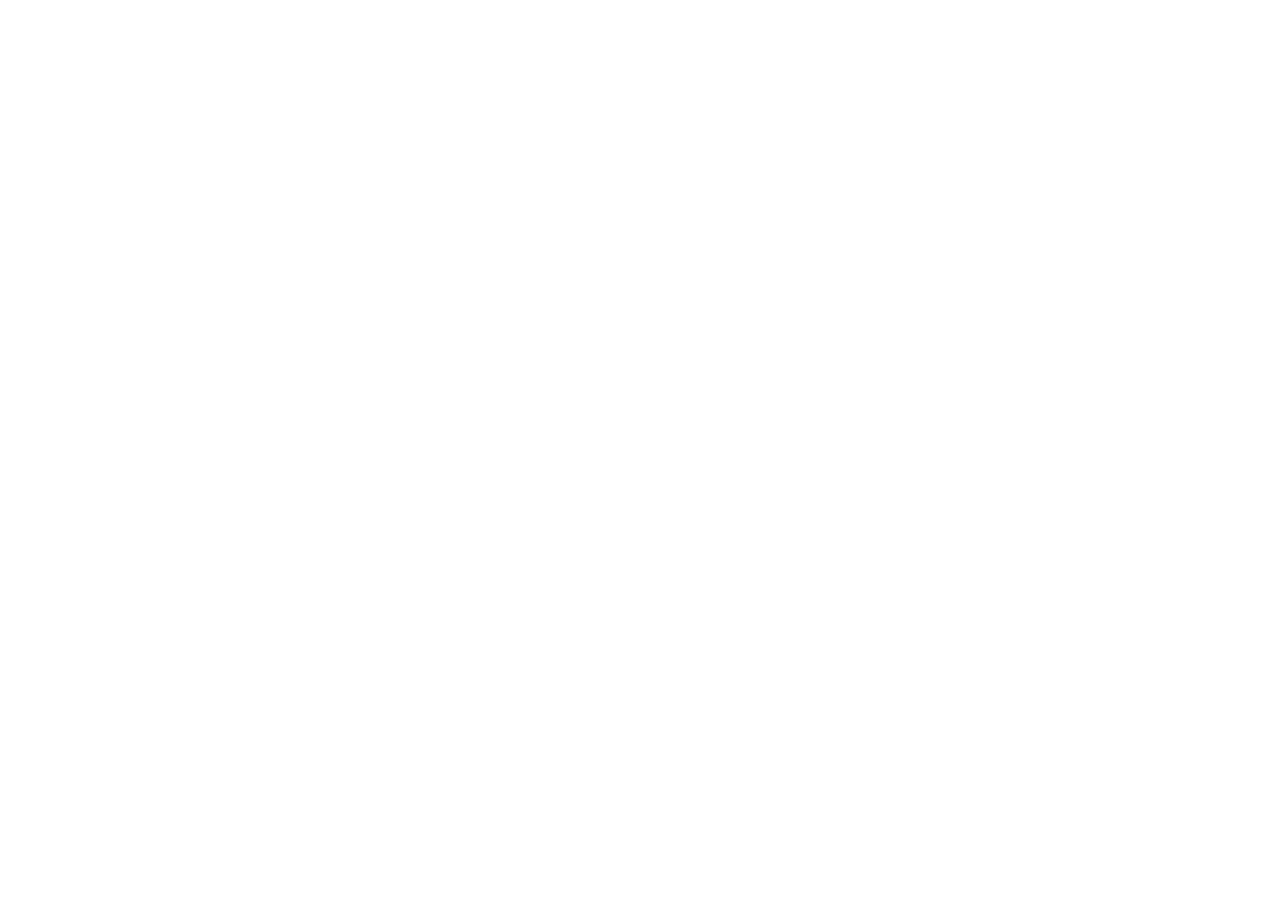
==== pages/home.html @ aa38b715 "estilando botones ingresar/registrarse y otros" ====
<!DOCTYPE html>
<html lang="en">
<head>
    <meta charset="UTF-8">
    <meta http-equiv="X-UA-Compatible" content="IE=edge">
    <meta name="viewport" content="width=device-width, initial-scale=1.0">
    <title>Home - Recetas Facilitas</title>
</head>
<body>
    <header>

    </header>
    <main>

    </main>
    <footer>

    </footer>    
</body>
</html>
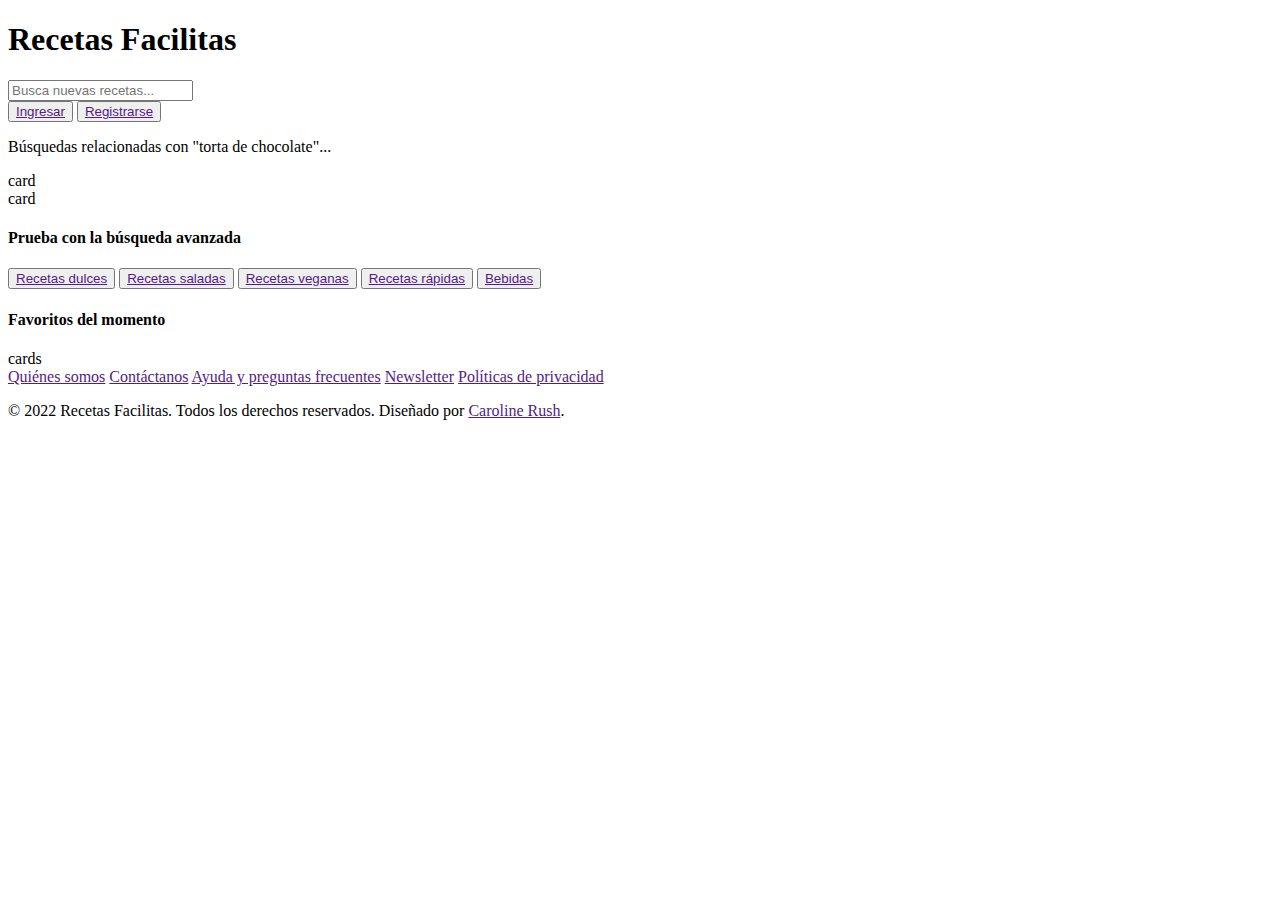
==== commit 03378b1d: "el html del home" ====
--- a/pages/home.html
+++ b/pages/home.html
@@ -4,17 +4,75 @@
     <meta charset="UTF-8">
     <meta http-equiv="X-UA-Compatible" content="IE=edge">
     <meta name="viewport" content="width=device-width, initial-scale=1.0">
+    <link rel="stylesheet" href="">
+    <link rel="preconnect" href="https://fonts.googleapis.com">
+    <link rel="preconnect" href="https://fonts.gstatic.com" crossorigin>
+    <link href="https://fonts.googleapis.com/css2?family=Nunito&family=Tangerine&display=swap" rel="stylesheet">
     <title>Home - Recetas Facilitas</title>
 </head>
 <body>
     <header>
-
+        <nav>
+            <section>
+                <h1>Recetas Facilitas</h1>
+                <input type="text" placeholder="Busca nuevas recetas...">
+            </section>
+            <section>
+                <button class="button__ingresar"><a href="">Ingresar</a></button>
+                <button class="button__registrarse"><a href="">Registrarse</a></button>
+            </section>
+        </nav>
     </header>
     <main>
-
+        <article>
+            <section>
+                <p>Búsquedas relacionadas con "torta de chocolate"...</p>
+            </section>
+            <section>
+                <div>
+                    card
+                </div>
+                <div>
+                    card
+                </div>
+            </section>
+        </article>
+        <aside>
+            <article>
+                <section>
+                    <div>
+                        <h4>Prueba con la búsqueda avanzada</h4>
+                    </div>
+                    <div>
+                        <button><a href="">Recetas dulces</a></button>
+                        <button><a href="">Recetas saladas</a></button>
+                        <button><a href="">Recetas veganas</a></button>
+                        <button><a href="">Recetas rápidas</a></button>
+                        <button><a href="">Bebidas</a></button>
+                    </div>
+                </section>
+                <section>
+                    <div>
+                        <h4>Favoritos del momento</h4>
+                    </div>
+                    <div>
+                        cards
+                    </div>
+                </section>
+            </article>
+        </aside>
     </main>
     <footer>
-
+        <section class="keywords">
+            <a href="">Quiénes somos</a>
+            <a href="">Contáctanos</a>
+            <a href="">Ayuda y preguntas frecuentes</a>
+            <a href="">Newsletter</a>
+            <a href="">Políticas de privacidad</a>
+        </section>
+        <section class="copy">
+            <p>&copy 2022 Recetas Facilitas. Todos los derechos reservados. Diseñado por <a href="">Caroline Rush</a>.</p>
+        </section>
     </footer>    
 </body>
 </html>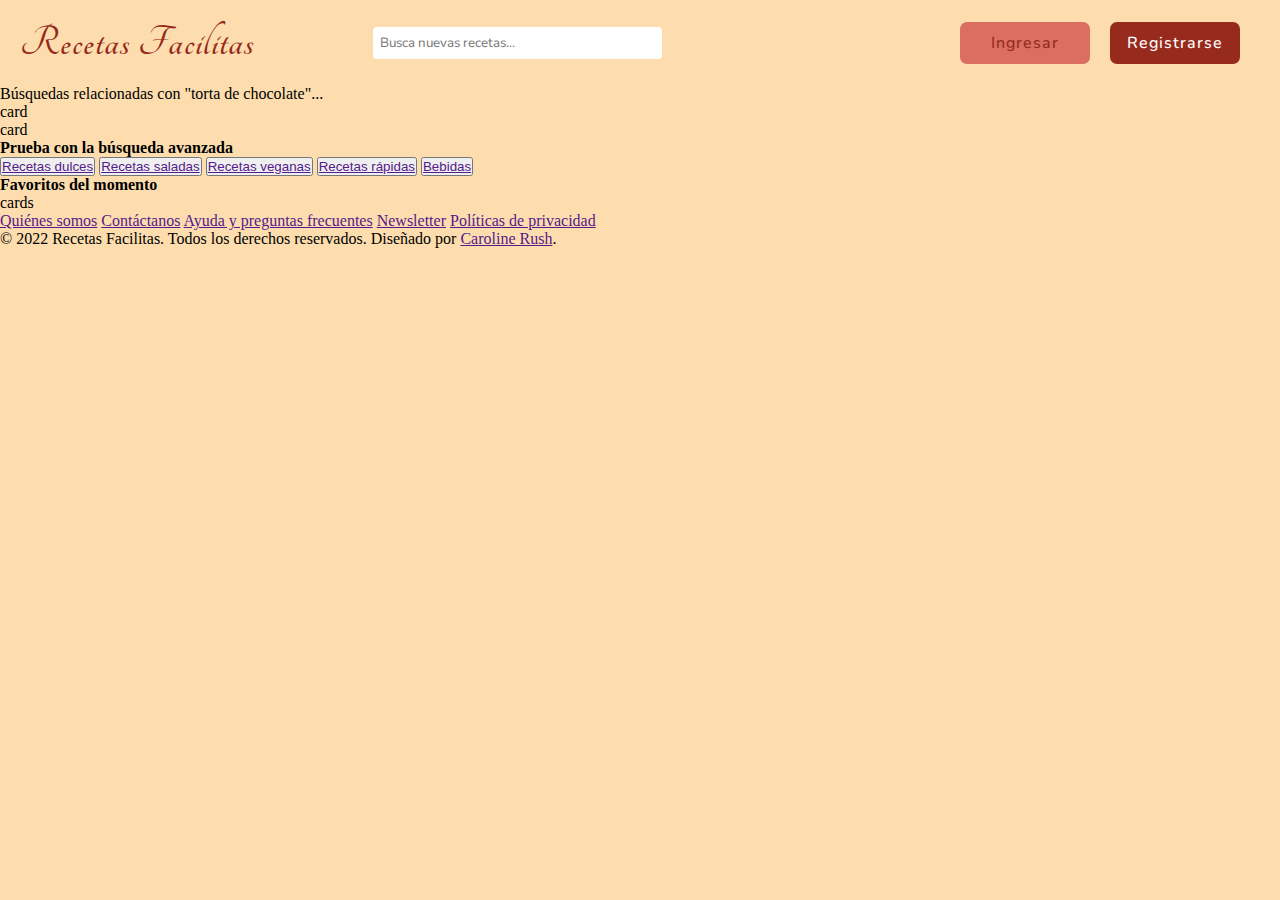
==== commit b8f86a9d: "estilando el header" ====
--- a/pages/home.html
+++ b/pages/home.html
@@ -4,7 +4,7 @@
     <meta charset="UTF-8">
     <meta http-equiv="X-UA-Compatible" content="IE=edge">
     <meta name="viewport" content="width=device-width, initial-scale=1.0">
-    <link rel="stylesheet" href="">
+    <link rel="stylesheet" href="/css/home.css">
     <link rel="preconnect" href="https://fonts.googleapis.com">
     <link rel="preconnect" href="https://fonts.gstatic.com" crossorigin>
     <link href="https://fonts.googleapis.com/css2?family=Nunito&family=Tangerine&display=swap" rel="stylesheet">
@@ -13,11 +13,11 @@
 <body>
     <header>
         <nav>
-            <section>
+            <section class="nav__busqueda">
                 <h1>Recetas Facilitas</h1>
                 <input type="text" placeholder="Busca nuevas recetas...">
             </section>
-            <section>
+            <section class="nav__buttons">
                 <button class="button__ingresar"><a href="">Ingresar</a></button>
                 <button class="button__registrarse"><a href="">Registrarse</a></button>
             </section>
--- a/css/home.css
+++ b/css/home.css
@@ -0,0 +1,102 @@
+*{
+    margin: 0;
+    padding: 0;
+}
+
+body {
+    background-color: #fdddae;
+}
+
+/* HEADER */
+
+nav {
+    display: flex;
+    height: 85px;
+    justify-content: space-between;
+}
+
+.nav__busqueda {
+    display: flex;
+    width: 55%;
+    justify-content: space-between;
+    padding: 10px;
+    align-items: center;
+}
+
+.nav__busqueda h1 {
+    padding: 10px;
+    align-self: center;
+    color: #962a1c;
+    font-weight: 700;
+    font-size: 2.8em;
+    letter-spacing: 1px;
+    font-family: 'Tangerine', cursive;
+}
+
+.nav__busqueda input {
+    border-radius: 4px;
+    border: none;
+    outline: none;
+    width: 275px;
+    padding: 7px;
+    margin-right: 30px;
+    font-family: 'Nunito', sans-serif;
+}
+
+.nav__buttons {
+    display: flex;
+    width: 45%;
+    justify-content: flex-end;
+    padding: 10px;
+    align-items: center;
+}
+
+.button__ingresar {
+    margin: 20px 10px 20px 20px;
+    background-color: #da6e60;
+    padding: 10px;
+    border-radius: 7px;
+    border: none;
+    width: 130px;
+    font-weight: 500;
+    font-size: medium;
+    letter-spacing: 1px;
+    font-family: 'Nunito', sans-serif;
+}
+
+.button__ingresar a {
+    color: #962a1c;
+    text-decoration: none;
+    background-image: linear-gradient(#da6e60, #962a1c);
+    background-position: 0% 100%;
+    background-repeat: no-repeat;
+    background-size: 0% 2px;
+    transition: background-size .3s;
+}
+
+.button__registrarse {
+    margin: 20px 30px 20px 10px;
+    background-color: #962a1c;
+    padding: 10px;
+    border-radius: 7px;
+    border: none;
+    width: 130px;
+    font-weight: 500;
+    font-size: medium;
+    letter-spacing: 1px;
+    font-family: 'Nunito', sans-serif;
+}
+
+.button__registrarse a {
+    color: #fff;
+    text-decoration: none;
+    background-image: linear-gradient(#962a1c, #fff);
+    background-position: 0% 100%;
+    background-repeat: no-repeat;
+    background-size: 0% 2px;
+    transition: background-size .3s;
+}
+
+a:hover, a:focus {
+    background-size: 100% 2px;
+}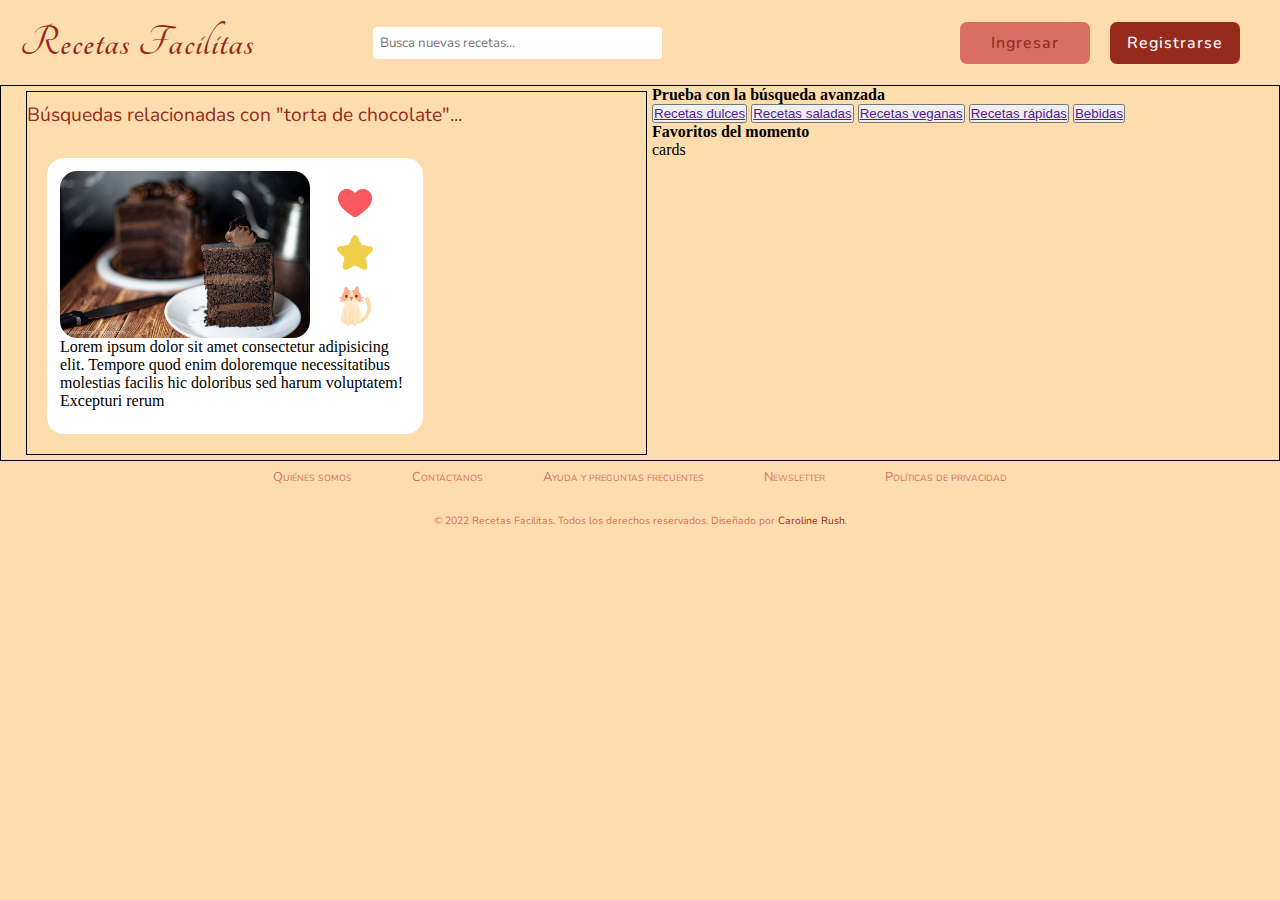
==== commit 34e3c3d1: "estilando las cards" ====
--- a/pages/home.html
+++ b/pages/home.html
@@ -24,20 +24,32 @@
         </nav>
     </header>
     <main>
-        <article>
-            <section>
+        <article class="article__principal">
+            <section class="principal__section1">
                 <p>Búsquedas relacionadas con "torta de chocolate"...</p>
             </section>
-            <section>
-                <div>
-                    card
+            <section class="principal__section2">
+                <div class="card1">
+                    <div class="images-icons">
+                        <img src="/img/torta-chocolate.jpg" alt="torta de chocolate">
+                        <div class="card__icons">
+                            <img src="/img/heart.png" alt="ícono de corazón">
+                            <img src="/img/star.png" alt="ícono de estrella">
+                            <img src="/img/cat.png" alt="avatar de gato">
+                        </div>
+                    </div>
+                    <div>
+                        <p>Lorem ipsum dolor sit amet consectetur adipisicing elit. 
+                        Tempore quod enim doloremque necessitatibus molestias facilis 
+                        hic doloribus sed harum voluptatem! Excepturi rerum </p>
+                    </div>
                 </div>
-                <div>
-                    card
+                <div class="card2">
+                    
                 </div>
             </section>
         </article>
-        <aside>
+        <aside class="aside">
             <article>
                 <section>
                     <div>
--- a/css/home.css
+++ b/css/home.css
@@ -99,4 +99,109 @@
 
 a:hover, a:focus {
     background-size: 100% 2px;
+}
+
+/* MAIN --> ARTICLE */
+
+main {
+    display: flex;
+    padding: 0 20px 0;
+    border: solid black 1px;
+}
+
+.article__principal {
+    width: 50%;
+    border: solid black 1px;
+    margin: 5px;
+    display: flex;
+    flex-direction: column;
+}
+
+.principal__section1 p {
+    margin: 10px 0;
+    font-size: 1.2em;
+    color: #962a1c;
+    font-family: 'Nunito', sans-serif;
+}
+
+.principal__section2 {
+    display: flex;
+    flex-direction: column;
+}
+
+.card1 {
+    background-color: #fff;
+    height: 250px;
+    width: 350px;
+    margin: 20px;
+    border-radius: 17px;
+    padding: 13px;
+}
+
+.images-icons {
+    display: flex;
+    /* justify-content: space-around; */
+}
+
+.images-icons img {
+    width: 250px;
+    border-radius: 17px;
+}
+
+.card__icons {
+    display: flex;
+    flex-direction: column;
+    justify-content: space-evenly;
+    margin-left: 25px;
+    
+}
+
+.card__icons img {
+    width: 40px;
+}
+
+/* MAIN --> ASIDE */
+
+
+
+
+/* FOOTER */
+
+.keywords {
+    display: flex;
+    justify-content: center;
+}
+
+.keywords a {
+    margin: 7px 30px;
+    font-size: 0.8em;
+    font-family: 'Nunito', sans-serif;
+    text-decoration: none;
+    color: #da6e60;
+    font-variant: small-caps;
+}
+
+.keywords a:hover {
+    color: #962a1c;
+}
+
+.copy {
+    display: flex;
+    justify-content: center;
+    margin: 20px 0 5px;
+}
+
+.copy p {
+    font-family: 'Nunito', sans-serif;
+    color: #da6e60;
+    font-size: 0.65em;
+}
+
+.copy p a {
+    text-decoration: none;
+    color: #962a1c;
+}
+
+.copy p a:hover {
+    text-decoration: underline ;
 }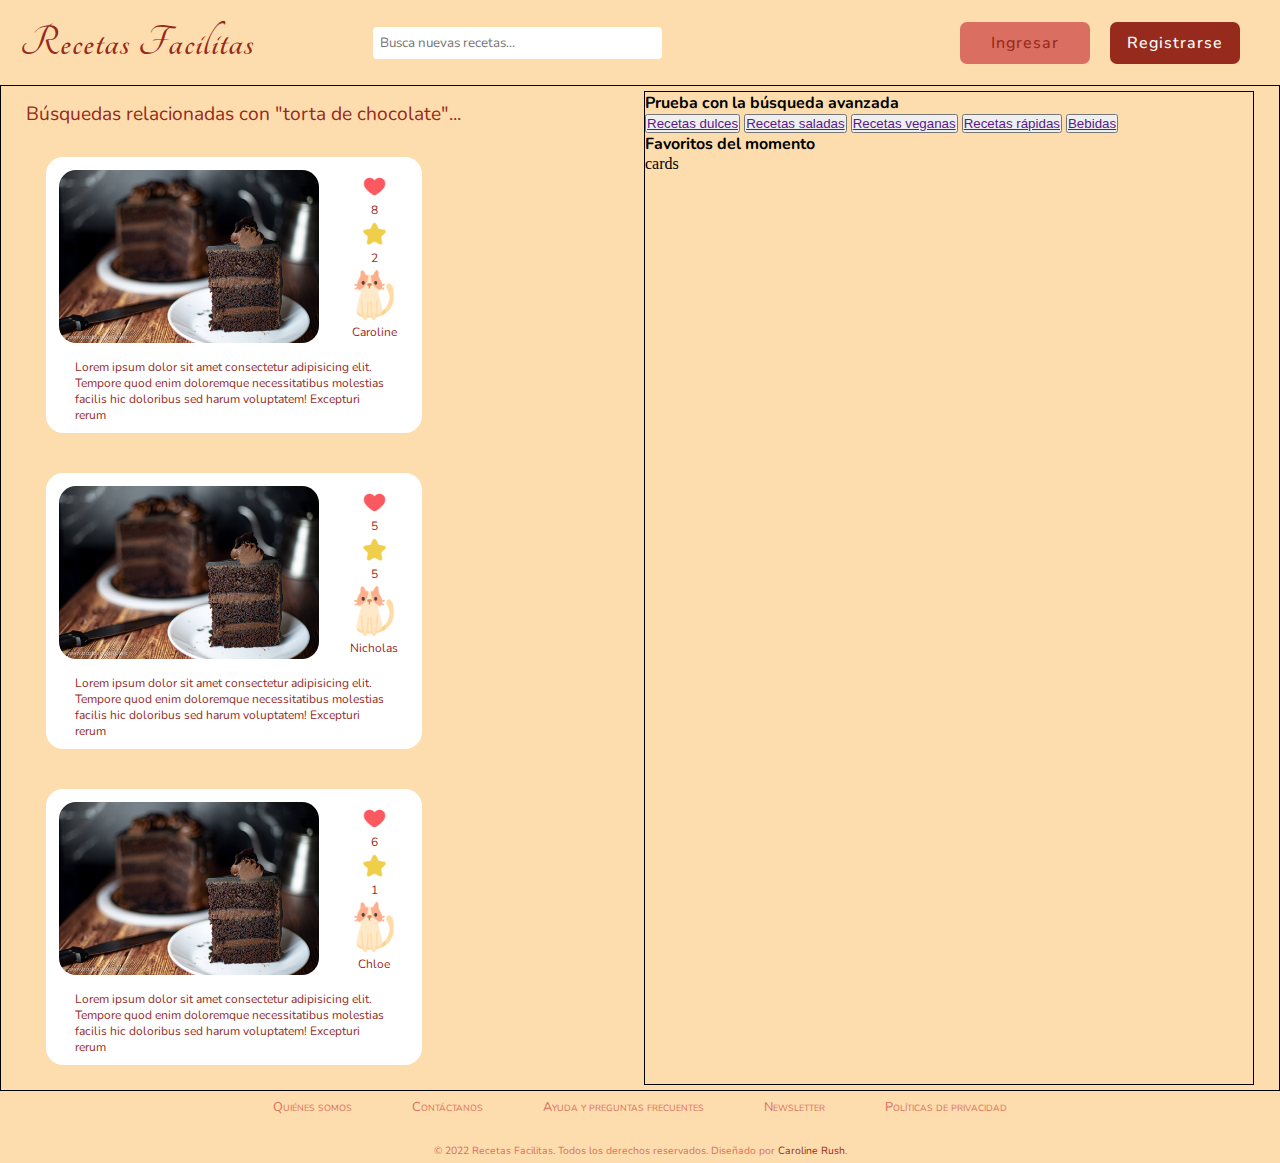
==== commit 62c12af2: "terminé de estilar el main" ====
--- a/pages/home.html
+++ b/pages/home.html
@@ -14,7 +14,7 @@
     <header>
         <nav>
             <section class="nav__busqueda">
-                <h1>Recetas Facilitas</h1>
+                <h1><a href="/index.html">Recetas Facilitas</a></h1>
                 <input type="text" placeholder="Busca nuevas recetas...">
             </section>
             <section class="nav__buttons">
@@ -34,25 +34,61 @@
                         <img src="/img/torta-chocolate.jpg" alt="torta de chocolate">
                         <div class="card__icons">
                             <img src="/img/heart.png" alt="ícono de corazón">
+                            <p>8</p>
                             <img src="/img/star.png" alt="ícono de estrella">
-                            <img src="/img/cat.png" alt="avatar de gato">
+                            <p>2</p>
+                            <img id="card__icons--user" src="/img/cat.png" alt="avatar de gato">
+                            <p>Caroline</p>
                         </div>
                     </div>
-                    <div>
+                    <div class="card__text">
                         <p>Lorem ipsum dolor sit amet consectetur adipisicing elit. 
                         Tempore quod enim doloremque necessitatibus molestias facilis 
                         hic doloribus sed harum voluptatem! Excepturi rerum </p>
                     </div>
                 </div>
                 <div class="card2">
-                    
+                    <div class="images-icons">
+                        <img src="/img/torta-chocolate.jpg" alt="torta de chocolate">
+                        <div class="card__icons">
+                            <img src="/img/heart.png" alt="ícono de corazón">
+                            <p>5</p>
+                            <img src="/img/star.png" alt="ícono de estrella">
+                            <p>5</p>
+                            <img id="card__icons--user" src="/img/cat.png" alt="avatar de gato">
+                            <p>Nicholas</p>
+                        </div>
+                    </div>
+                    <div class="card__text">
+                        <p>Lorem ipsum dolor sit amet consectetur adipisicing elit. 
+                        Tempore quod enim doloremque necessitatibus molestias facilis 
+                        hic doloribus sed harum voluptatem! Excepturi rerum </p>
+                    </div>
+                </div>
+                <div class="card3">
+                    <div class="images-icons">
+                        <img src="/img/torta-chocolate.jpg" alt="torta de chocolate">
+                        <div class="card__icons">
+                            <img src="/img/heart.png" alt="ícono de corazón">
+                            <p>6</p>
+                            <img src="/img/star.png" alt="ícono de estrella">
+                            <p>1</p>
+                            <img id="card__icons--user" src="/img/cat.png" alt="avatar de gato">
+                            <p>Chloe</p>
+                        </div>
+                    </div>
+                    <div class="card__text">
+                        <p>Lorem ipsum dolor sit amet consectetur adipisicing elit. 
+                        Tempore quod enim doloremque necessitatibus molestias facilis 
+                        hic doloribus sed harum voluptatem! Excepturi rerum </p>
+                    </div>
                 </div>
             </section>
         </article>
         <aside class="aside">
             <article>
                 <section>
-                    <div>
+                    <div class="aside__text">
                         <h4>Prueba con la búsqueda avanzada</h4>
                     </div>
                     <div>
@@ -64,7 +100,7 @@
                     </div>
                 </section>
                 <section>
-                    <div>
+                    <div class="aside__text">
                         <h4>Favoritos del momento</h4>
                     </div>
                     <div>
--- a/css/home.css
+++ b/css/home.css
@@ -26,11 +26,15 @@
 .nav__busqueda h1 {
     padding: 10px;
     align-self: center;
-    color: #962a1c;
     font-weight: 700;
     font-size: 2.8em;
     letter-spacing: 1px;
     font-family: 'Tangerine', cursive;
+}
+
+.nav__busqueda h1 a {
+    text-decoration: none;
+    color: #962a1c;
 }
 
 .nav__busqueda input {
@@ -111,7 +115,6 @@
 
 .article__principal {
     width: 50%;
-    border: solid black 1px;
     margin: 5px;
     display: flex;
     flex-direction: column;
@@ -144,7 +147,7 @@
 }
 
 .images-icons img {
-    width: 250px;
+    width: 260px;
     border-radius: 17px;
 }
 
@@ -152,18 +155,64 @@
     display: flex;
     flex-direction: column;
     justify-content: space-evenly;
+    align-items: center;
     margin-left: 25px;
-    
+    width: 60px;
 }
 
 .card__icons img {
-    width: 40px;
+    width: 25px;
+}
+
+.card__icons p {
+    font-family: 'Nunito', sans-serif;
+    font-size: 12px;
+    color: #962a1c;
+}
+
+#card__icons--user {
+    width: 50px;
+}
+
+.card__text {
+    margin: 9px;
+    padding: 7px;
+    font-size: 12px;
+    font-family: 'Nunito', sans-serif;
+    color: #962a1c;
+}
+
+.card2 {
+    background-color: #fff;
+    height: 250px;
+    width: 350px;
+    margin: 20px;
+    border-radius: 17px;
+    padding: 13px;
+}
+
+.card3 {
+    background-color: #fff;
+    height: 250px;
+    width: 350px;
+    margin: 20px;
+    border-radius: 17px;
+    padding: 13px;
 }
 
 /* MAIN --> ASIDE */
 
-
-
+.aside {
+    border:  black solid 1px;
+    width: 50%;
+    margin: 5px;
+    display: flex;
+    flex-direction: column;
+}
+
+.aside__text {
+    font-family: 'Nunito', sans-serif;
+}
 
 /* FOOTER */
 
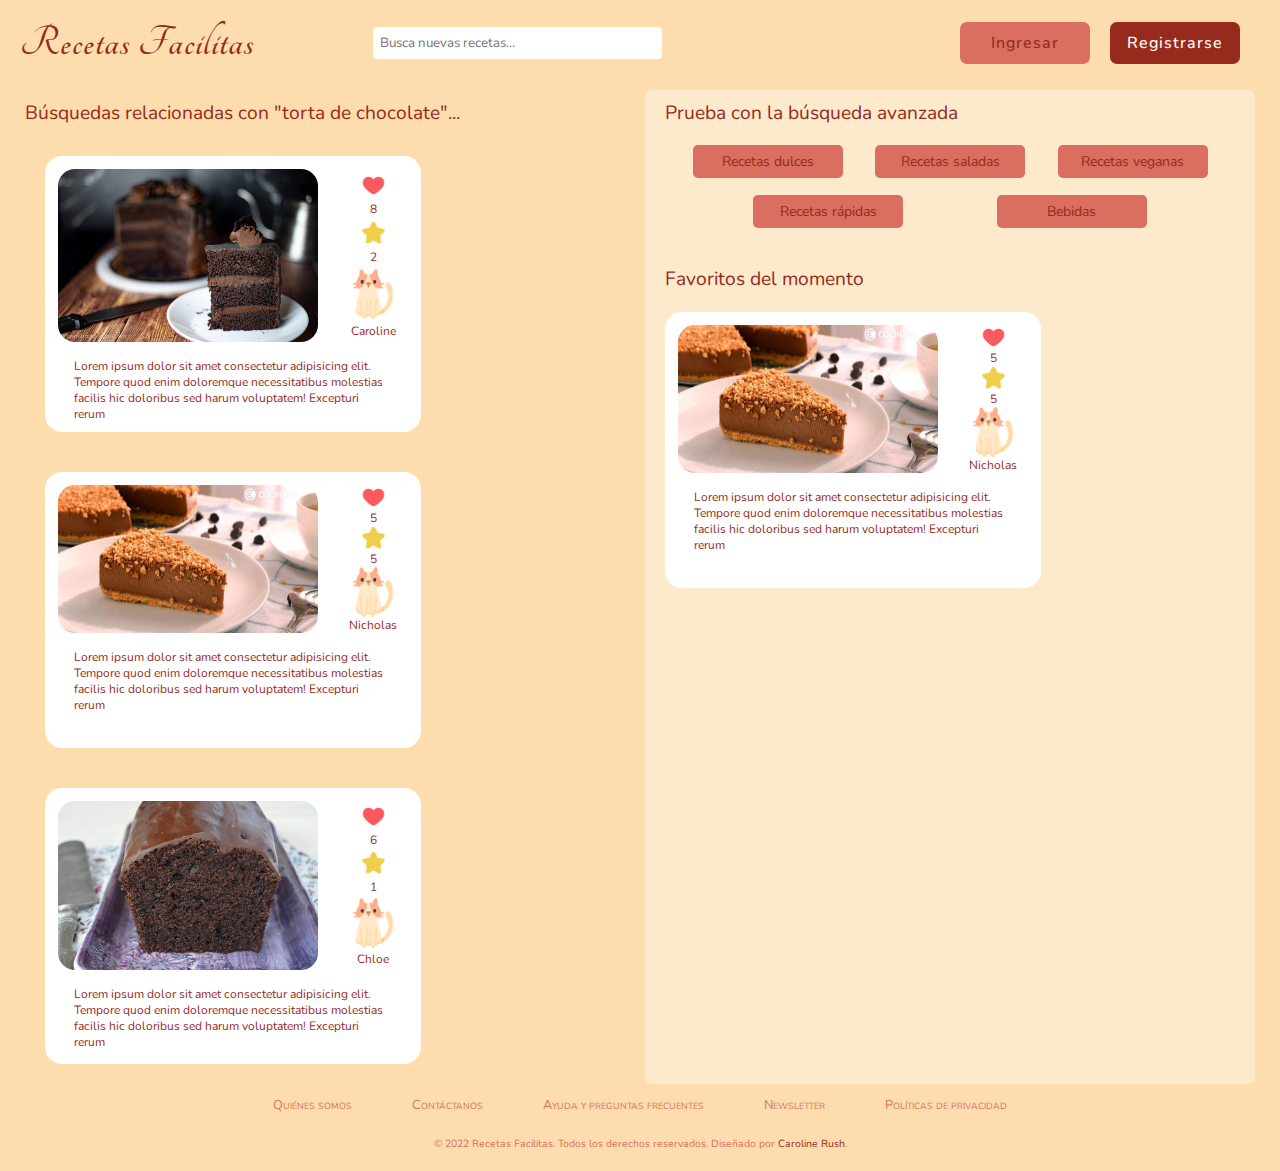
==== commit a66fc4bd: "terminé de estilar el aside" ====
--- a/pages/home.html
+++ b/pages/home.html
@@ -49,7 +49,7 @@
                 </div>
                 <div class="card2">
                     <div class="images-icons">
-                        <img src="/img/torta-chocolate.jpg" alt="torta de chocolate">
+                        <img src="/img/cheesecake-chocolate.jpg" alt="torta de chocolate">
                         <div class="card__icons">
                             <img src="/img/heart.png" alt="ícono de corazón">
                             <p>5</p>
@@ -67,7 +67,7 @@
                 </div>
                 <div class="card3">
                     <div class="images-icons">
-                        <img src="/img/torta-chocolate.jpg" alt="torta de chocolate">
+                        <img src="/img/budin-chocolate.png" alt="torta de chocolate">
                         <div class="card__icons">
                             <img src="/img/heart.png" alt="ícono de corazón">
                             <p>6</p>
@@ -89,9 +89,9 @@
             <article>
                 <section>
                     <div class="aside__text">
-                        <h4>Prueba con la búsqueda avanzada</h4>
+                        <p>Prueba con la búsqueda avanzada</p>
                     </div>
-                    <div>
+                    <div class="aside__buttons">
                         <button><a href="">Recetas dulces</a></button>
                         <button><a href="">Recetas saladas</a></button>
                         <button><a href="">Recetas veganas</a></button>
@@ -101,10 +101,25 @@
                 </section>
                 <section>
                     <div class="aside__text">
-                        <h4>Favoritos del momento</h4>
+                        <p class="favs">Favoritos del momento</p>
                     </div>
-                    <div>
-                        cards
+                    <div class="card2">
+                        <div class="images-icons">
+                            <img src="/img/cheesecake-chocolate.jpg" alt="torta de chocolate">
+                            <div class="card__icons">
+                                <img src="/img/heart.png" alt="ícono de corazón">
+                                <p>5</p>
+                                <img src="/img/star.png" alt="ícono de estrella">
+                                <p>5</p>
+                                <img id="card__icons--user" src="/img/cat.png" alt="avatar de gato">
+                                <p>Nicholas</p>
+                            </div>
+                        </div>
+                        <div class="card__text">
+                            <p>Lorem ipsum dolor sit amet consectetur adipisicing elit. 
+                            Tempore quod enim doloremque necessitatibus molestias facilis 
+                            hic doloribus sed harum voluptatem! Excepturi rerum </p>
+                        </div>
                     </div>
                 </section>
             </article>
--- a/css/home.css
+++ b/css/home.css
@@ -110,7 +110,6 @@
 main {
     display: flex;
     padding: 0 20px 0;
-    border: solid black 1px;
 }
 
 .article__principal {
@@ -203,15 +202,54 @@
 /* MAIN --> ASIDE */
 
 .aside {
-    border:  black solid 1px;
     width: 50%;
     margin: 5px;
     display: flex;
     flex-direction: column;
+    background-color: #fde9cb;
+    border-radius: 7px;
 }
 
 .aside__text {
-    font-family: 'Nunito', sans-serif;
+    margin: 10px 20px;
+    font-size: 1.2em;
+    color: #962a1c;
+    font-family: 'Nunito', sans-serif;
+}
+
+.aside__buttons {
+    height: 100px;
+    display: flex;
+    width: 560px;
+    justify-content: space-evenly;
+    flex-flow: row wrap;
+    align-items: center;
+    margin: auto;
+}
+
+.aside__buttons button {
+    width: 150px;
+    height: 33px;
+    margin: 0 10px;
+    border-radius: 5px;
+    border: none;
+    background-color: #da6e60;
+    font-family: 'Nunito', sans-serif;
+    font-size: 14px;
+}
+
+
+.aside__buttons a {
+    text-decoration: none;
+    color: #962a1c;
+}
+
+.aside__buttons a:hover {
+    text-decoration: underline;
+}
+
+.favs {
+    margin-top: 30px;
 }
 
 /* FOOTER */
@@ -237,7 +275,7 @@
 .copy {
     display: flex;
     justify-content: center;
-    margin: 20px 0 5px;
+    margin: 15px 0 20px;
 }
 
 .copy p {
